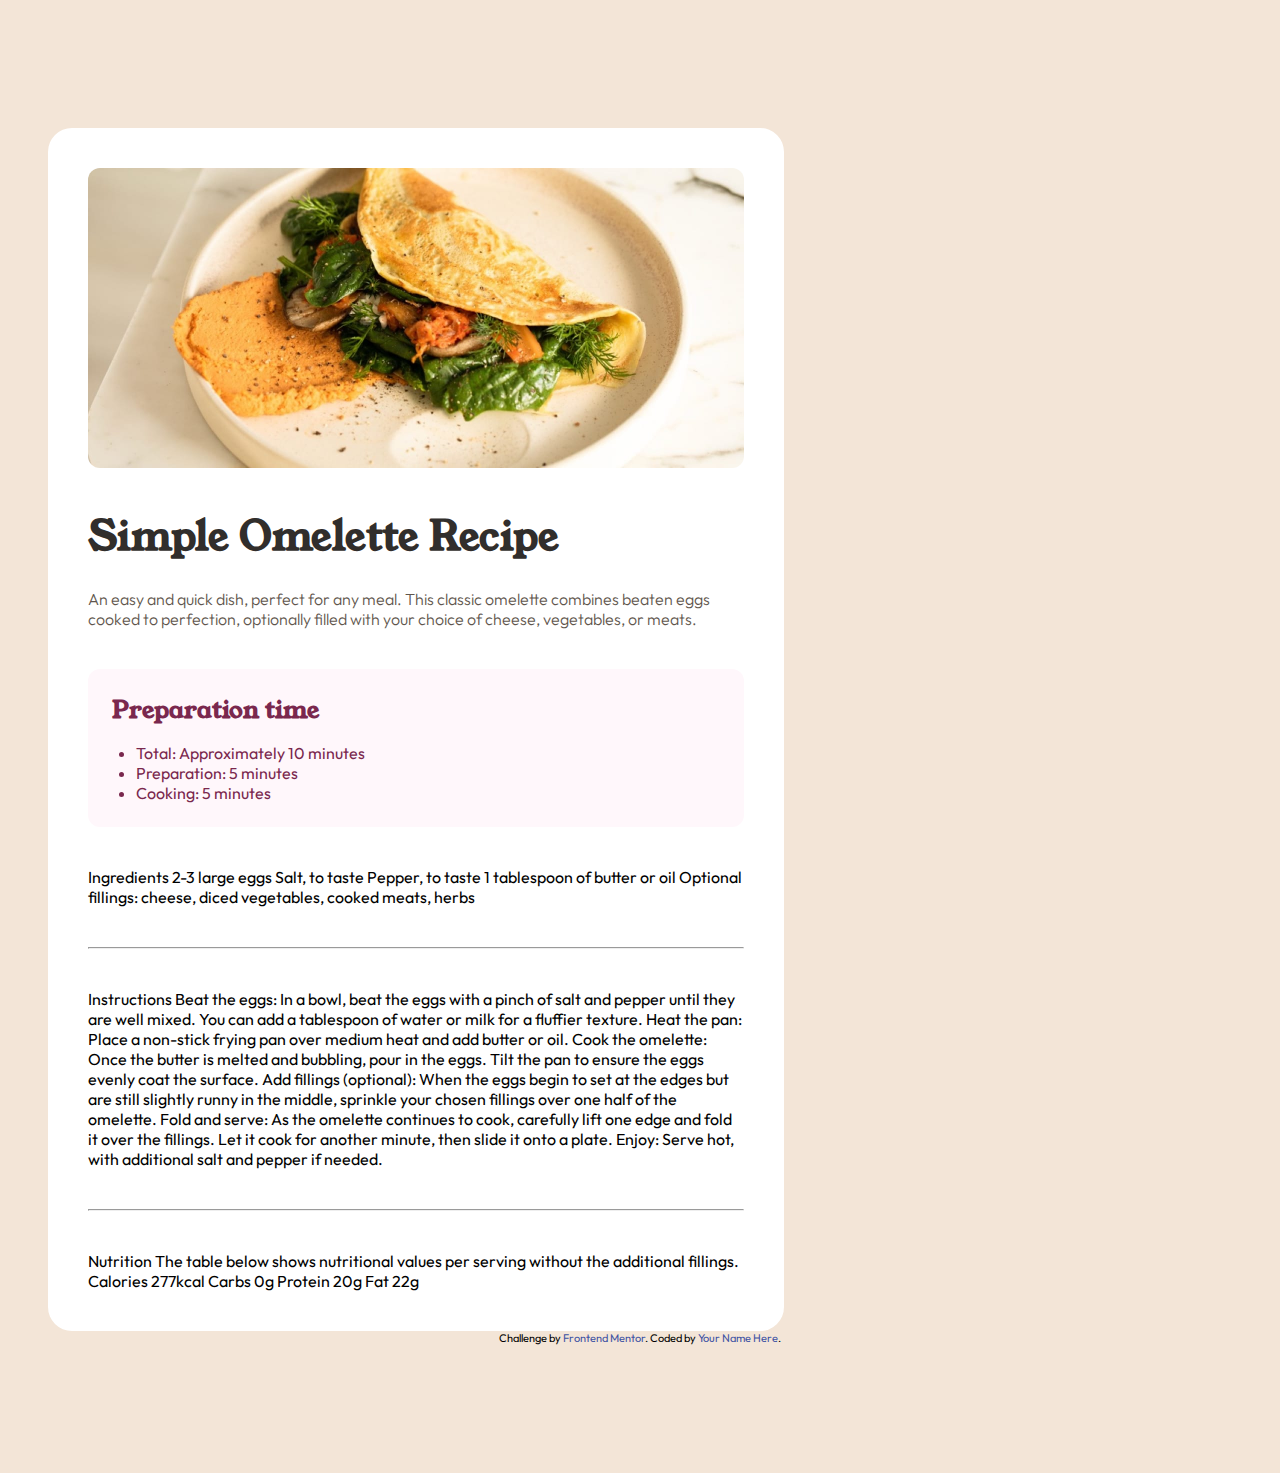
==== recipe-page-main/index.html @ acc88aa9 "Starting new challenge" ====
<!DOCTYPE html>
<html lang="en">

<head>
  <meta charset="UTF-8">
  <meta name="viewport" content="width=device-width, initial-scale=1.0">
  <!-- displays site properly based on user's device -->
  <link rel="stylesheet" href="style.css">
  <link rel="icon" type="image/png" sizes="32x32" href="./assets/images/favicon-32x32.png">

  <title>Frontend Mentor | Recipe page</title>

  <!-- Feel free to remove these styles or customise in your own stylesheet 👍 -->
  <style>
    .attribution {
      font-size: 11px;
      text-align: center;
    }

    .attribution a {
      color: hsl(228, 45%, 44%);
    }
  </style>
</head>

<body>

  <main>
    <article class="card column">

      <img src="./assets/images/image-omelette.jpeg" alt="Omelette Image">


      <main class="text-content">

        <div class="title column">
          <h1>
            Simple Omelette Recipe
          </h1>
          <p>
            An easy and quick dish, perfect for any meal. This classic omelette combines beaten eggs cooked
            to perfection, optionally filled with your choice of cheese, vegetables, or meats.
          </p>
        </div>

        <div class="preparation column">

          <h2>
            Preparation time
          </h2>

          <ul>
            <li>Total: Approximately 10 minutes</li>
            <li>Preparation: 5 minutes</li>
            <li>Cooking: 5 minutes</li>
          </ul>
        </div>

        <div class="ingredients">
          Ingredients

          2-3 large eggs
          Salt, to taste
          Pepper, to taste
          1 tablespoon of butter or oil
          Optional fillings: cheese, diced vegetables, cooked meats, herbs
        </div>

        <hr>

        <div class="instructions">

          Instructions

          Beat the eggs: In a bowl, beat the eggs with a pinch of salt and pepper until they are well mixed.
          You can add a tablespoon of water or milk for a fluffier texture.

          Heat the pan: Place a non-stick frying pan over medium heat and add butter or oil.

          Cook the omelette: Once the butter is melted and bubbling, pour in the eggs. Tilt the pan to ensure
          the eggs evenly coat the surface.

          Add fillings (optional): When the eggs begin to set at the edges but are still slightly runny in the
          middle, sprinkle your chosen fillings over one half of the omelette.

          Fold and serve: As the omelette continues to cook, carefully lift one edge and fold it over the
          fillings. Let it cook for another minute, then slide it onto a plate.

          Enjoy: Serve hot, with additional salt and pepper if needed.
        </div>

        <hr>

        <div class="nutrition">


          Nutrition

          The table below shows nutritional values per serving without the additional fillings.

          Calories
          277kcal

          Carbs
          0g

          Protein
          20g

          Fat
          22g
        </div>

      </main>
    </article>
  </main>








  <footer class="attribution">
    Challenge by <a href="https://www.frontendmentor.io?ref=challenge" target="_blank">Frontend Mentor</a>.
    Coded by <a href="#">Your Name Here</a>.
  </footer>
</body>

</html>
---- recipe-page-main/style.css ----
/* 
  TYPOGRAPHY
  - Preset 1: Young Serif Regular  Bold, 40px, 100% lh 0px ls
  - Preset 2: Young Serif Regular  Bold, 28px, 100% lh 0px ls
  - Preset 3: Oufit SemiBold  Bold, 20px, 100% lh 0px ls
  - Preset 4: Oufit SemiBold  300, 16px, 150% lh 0px ls
  - Preset 5: Oufit SemiBold  Bold, 16px, 150% lh 0px ls

  SPACING

    8px, 12px, 16px, 24px, 32px, 40px, 48px, 128px
*/

:root {
    --primary: #7A284E;
    --secondary: #FFF7FB;
    --stone: #312E2C;
    --stone-600: #5F564D;
    --stone-150: #E3DDD7;
    --stone-100: #F3E5D7;
    --brown: #854632;
    --white: #fff;
}

@font-face {
    font-family: 'Young Serif';
    src: url(./assets/fonts/young-serif/YoungSerif-Regular.ttf) format('truetype');
    font-weight: normal;
    font-style: normal;

}

@font-face {
    font-family: 'Outfit';
    src: url(./assets/fonts/outfit/Outfit-VariableFont_wght.ttf) format('truetype');
    font-weight: 100 - 900;
    font-style: normal;
}

html {
    box-sizing: border-box;
    font-family: 'Outfit', sans-serif;
}

*,
*:before,
*:after {
    box-sizing: inherit;

}

* {
    margin: 0;
    padding: 0;
}

a {
    text-decoration: none;
}

h1,
h2 {
    font-family: 'Young Serif';
}

/* GENERAL STYLES */

body {
    background-color: var(--stone-100);
    padding: 128px 48px;
    min-height: 100vh;
}

img {
    width: 100%;
    border-radius: 12px;
}

ul{
    color: var(--primary);
    gap: 24px;
}



.column {
    display: flex;
    flex-direction: column;
}

/* DESKTOP */
.card {
    background-color: var(--white);
    border-radius: 24px;
    padding: 40px;
    width: 736px;
    gap: 40px;
}

.text-content {
    display: flex;
    flex-direction: column;
    gap: 40px;
}

.title {
    gap: 24px;

    & h1 {
        color: var(--stone);
        font-size: 40px;
        font-weight: bold;
    }

    & p {
        color: var(--stone-600);
        font-size: 16px;
        font-weight: 300;
    }
}

.preparation{
    gap: 16px;
    padding: 24px;
    background-color: var(--secondary);
    border-radius: 12px;

    & h2{
        color: var(--primary);
    }

    &  ul{
        margin-left: 24px;
    }
}
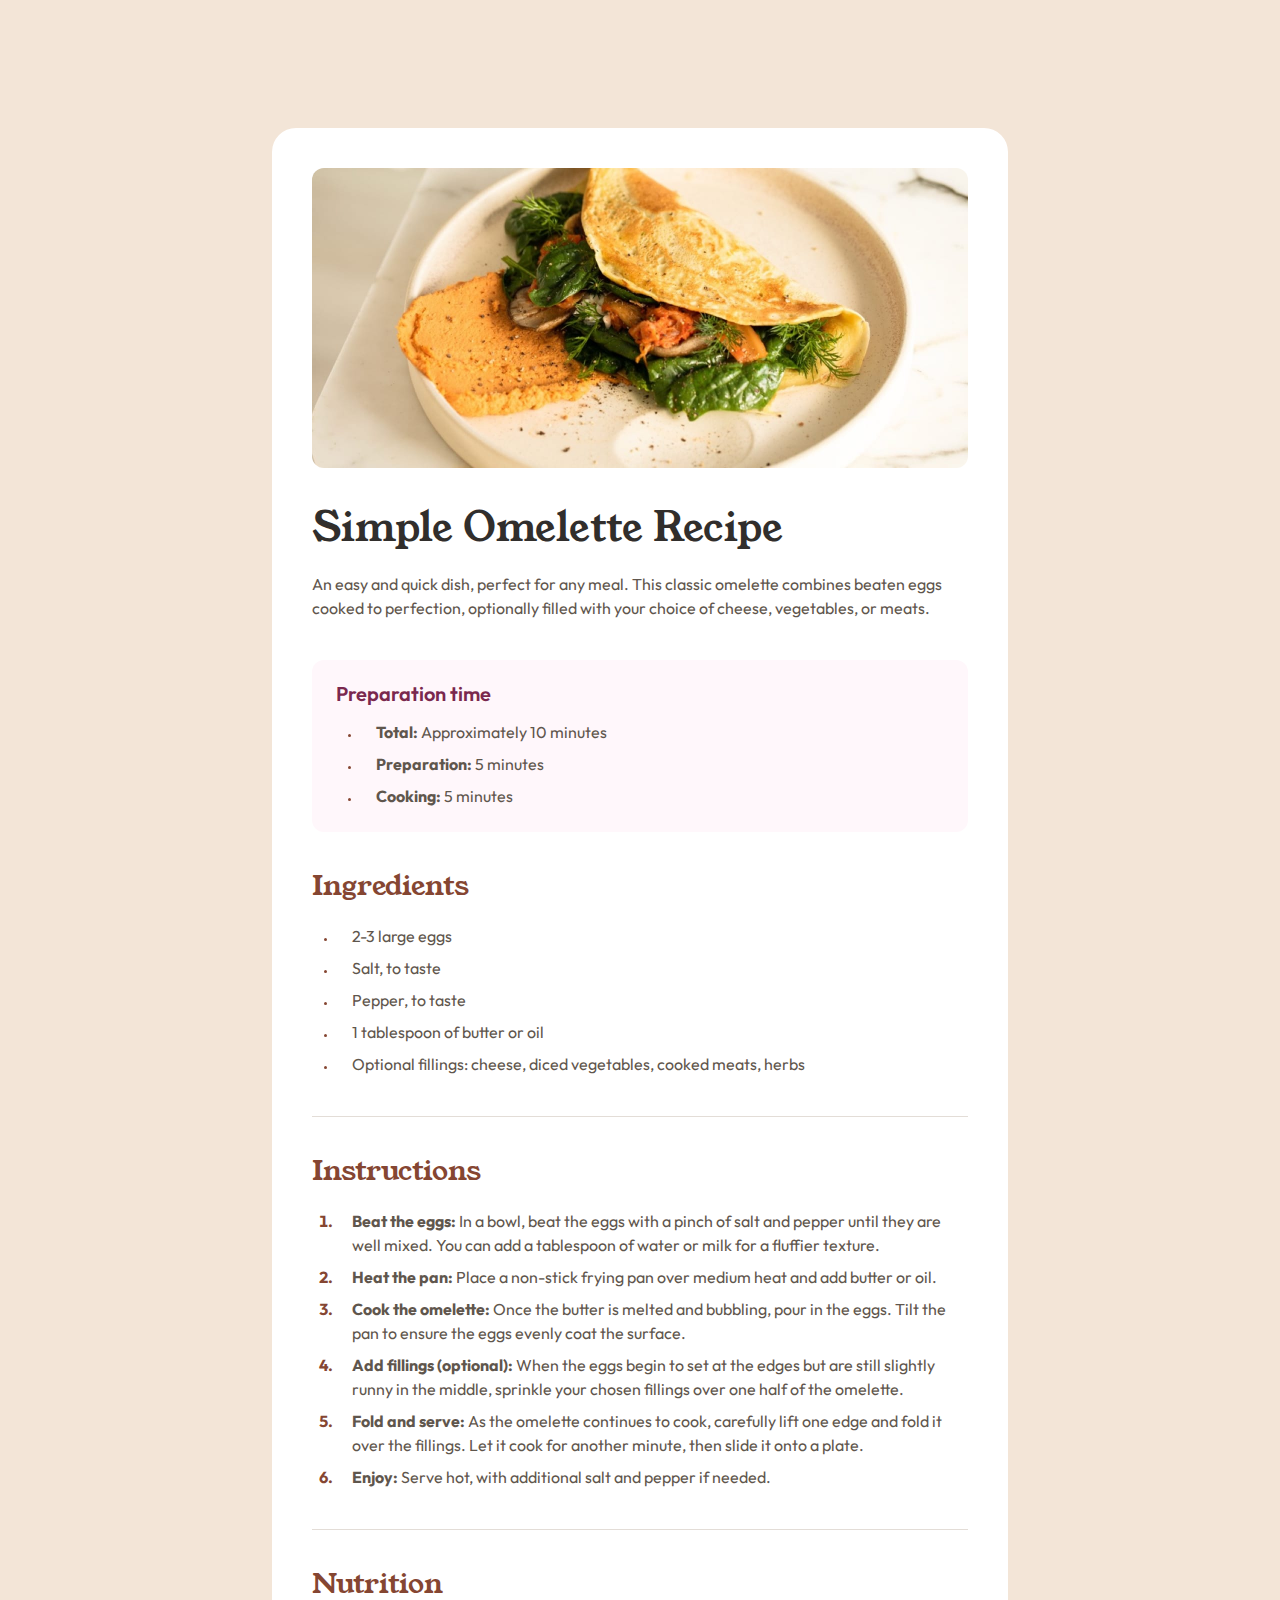
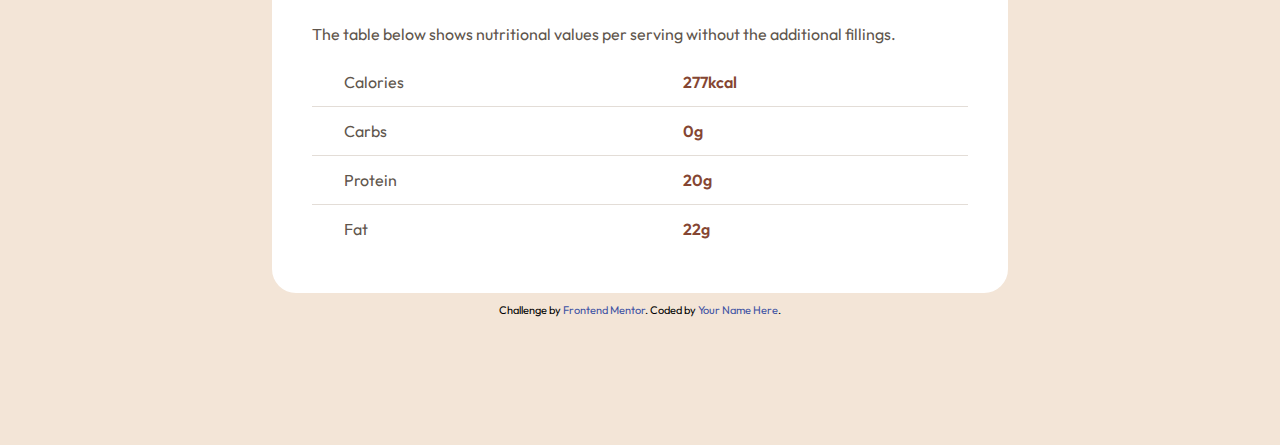
==== commit 86ebbe32: "Recipe page finished" ====
--- a/recipe-page-main/index.html
+++ b/recipe-page-main/index.html
@@ -26,18 +26,19 @@
 <body>
 
   <main>
+    <img class="img-mobile" src="./assets/images/image-omelette.jpeg" alt="Omelette Image">
     <article class="card column">
 
-      <img src="./assets/images/image-omelette.jpeg" alt="Omelette Image">
+      <img class="img" src="./assets/images/image-omelette.jpeg" alt="Omelette Image">
 
 
       <main class="text-content">
 
         <div class="title column">
-          <h1>
+          <h2 class="pr1">
             Simple Omelette Recipe
-          </h1>
-          <p>
+          </h2>
+          <p class="pr4">
             An easy and quick dish, perfect for any meal. This classic omelette combines beaten eggs cooked
             to perfection, optionally filled with your choice of cheese, vegetables, or meats.
           </p>
@@ -45,70 +46,133 @@
 
         <div class="preparation column">
 
-          <h2>
+          <h2 class="pr3">
             Preparation time
           </h2>
 
-          <ul>
-            <li>Total: Approximately 10 minutes</li>
-            <li>Preparation: 5 minutes</li>
-            <li>Cooking: 5 minutes</li>
+          <ul class="column pr4">
+            <li>
+              <p><span>Total:</span> Approximately 10 minutes</p>
+            </li>
+            <li>
+              <p><span>Preparation:</span> 5 minutes</p>
+            </li>
+            <li>
+              <p><span>Cooking:</span> 5 minutes</p>
+            </li>
           </ul>
         </div>
 
-        <div class="ingredients">
-          Ingredients
+        <div class="ingredients column">
+          <h2 class="pr2">
+            Ingredients
+          </h2>
 
-          2-3 large eggs
-          Salt, to taste
-          Pepper, to taste
-          1 tablespoon of butter or oil
-          Optional fillings: cheese, diced vegetables, cooked meats, herbs
+          <ul class="column pr4">
+            <li>
+              <p class=""> 2-3 large eggs</p>
+            </li>
+            <li>
+              <p>Salt, to taste</p>
+            </li>
+            <li>
+              <p>Pepper, to taste</p>
+            </li>
+            <li>
+              <p>1 tablespoon of butter or oil</p>
+            </li>
+            <li>
+              <p> Optional fillings: cheese, diced vegetables, cooked meats, herbs
+              </p>
+            </li>
+          </ul>
         </div>
 
         <hr>
 
-        <div class="instructions">
+        <div class="instructions column">
+          <h2 class="pr2">
+            Instructions
+          </h2>
 
-          Instructions
+          <ol class="column pr4">
+            <li>
+              <p class="">
+                <span>Beat the eggs:</span>
+                In a bowl, beat the eggs with a pinch of salt and pepper until they are well mixed.
+                You can add a tablespoon of water or milk for a fluffier texture.
+              </p>
+            </li>
+            <li>
+              <p>
+                <span>Heat the pan:</span>
+                Place a non-stick frying pan over medium heat and add butter or oil.
 
-          Beat the eggs: In a bowl, beat the eggs with a pinch of salt and pepper until they are well mixed.
-          You can add a tablespoon of water or milk for a fluffier texture.
-
-          Heat the pan: Place a non-stick frying pan over medium heat and add butter or oil.
-
-          Cook the omelette: Once the butter is melted and bubbling, pour in the eggs. Tilt the pan to ensure
-          the eggs evenly coat the surface.
-
-          Add fillings (optional): When the eggs begin to set at the edges but are still slightly runny in the
-          middle, sprinkle your chosen fillings over one half of the omelette.
-
-          Fold and serve: As the omelette continues to cook, carefully lift one edge and fold it over the
-          fillings. Let it cook for another minute, then slide it onto a plate.
-
-          Enjoy: Serve hot, with additional salt and pepper if needed.
+              </p>
+            </li>
+            <li>
+              <p>
+                <span>Cook the omelette:</span>
+                Once the butter is melted and bubbling, pour in the eggs. Tilt the pan to ensure
+                the eggs evenly coat the surface.
+              </p>
+            </li>
+            <li>
+              <p>
+                <span>Add fillings (optional):</span>
+                When the eggs begin to set at the edges but are still slightly runny in the
+                middle, sprinkle your chosen fillings over one half of the omelette.
+              </p>
+            </li>
+            <li>
+              <p>
+                <span>Fold and serve:</span>
+                As the omelette continues to cook, carefully lift one edge and fold it over the
+                fillings. Let it cook for another minute, then slide it onto a plate.
+              </p>
+            </li>
+            <li>
+              <p>
+                <span>Enjoy:</span>
+                Serve hot, with additional salt and pepper if needed.
+              </p>
+            </li>
+            </>
         </div>
 
         <hr>
 
-        <div class="nutrition">
+        <div class="nutrition column">
+          <h2 class="pr2">
+            Nutrition
+          </h2>
+
+          <p class="pr4">
+            The table below shows nutritional values per serving without the additional fillings.
+          </p>
+
+          <table class="nutrition-table pr4">
+            <tr>
+              <th scope="row" class="info-name">Calories</span></th>
+              <th scope="row" class="value">277kcal</th>
+            </tr>
+
+            <tr>
+              <td>Carbs</td>
+              <td class="value">0g</td>
+            </tr>
+            <tr>
+              <td>Protein</td>
+              <td class="value">20g</td>
+            </tr>
+            <tr>
+              <td>Fat</td>
+              <td class="value">22g</td>
+            </tr>
+
+          </table>
 
 
-          Nutrition
-
-          The table below shows nutritional values per serving without the additional fillings.
-
-          Calories
-          277kcal
-
-          Carbs
-          0g
-
-          Protein
-          20g
-
-          Fat
-          22g
         </div>
 
       </main>
--- a/recipe-page-main/style.css
+++ b/recipe-page-main/style.css
@@ -20,6 +20,7 @@
     --stone-100: #F3E5D7;
     --brown: #854632;
     --white: #fff;
+    font-size: 62.5%;
 }
 
 @font-face {
@@ -40,6 +41,7 @@
 html {
     box-sizing: border-box;
     font-family: 'Outfit', sans-serif;
+    font-size: 62.5%;
 }
 
 *,
@@ -58,10 +60,59 @@
     text-decoration: none;
 }
 
-h1,
+
 h2 {
     font-family: 'Young Serif';
-}
+    font-weight: 400;
+    color: var(--brown);
+}
+
+img,
+picture {
+    max-width: 100%;
+    display: block;
+}
+
+/* PRESETS */
+
+
+.pr1 {
+    font-size: 4rem;
+    line-height: 100%;
+    letter-spacing: 0px;
+}
+
+.pr2 {
+    font-size: 2.8rem;
+    line-height: 100%;
+    letter-spacing: 0px;
+}
+
+.pr3 {
+    font-family: 'Outfit';
+    font-weight: 600;
+    font-size: 2rem;
+    line-height: 100%;
+    letter-spacing: 0px;
+}
+
+.pr4 {
+    font-family: 'Outfit';
+    font-size: 1.6rem;
+    line-height: 150%;
+    letter-spacing: 0px;
+}
+
+.pr5 {
+    font-family: 'Outfit';
+    font-size: 1.6rem;
+    font-weight: bold;
+    line-height: 150%;
+    letter-spacing: 0px;
+}
+
+
+
 
 /* GENERAL STYLES */
 
@@ -69,16 +120,42 @@
     background-color: var(--stone-100);
     padding: 128px 48px;
     min-height: 100vh;
-}
-
-img {
-    width: 100%;
-    border-radius: 12px;
-}
-
-ul{
-    color: var(--primary);
-    gap: 24px;
+    display: flex;
+    flex-direction: column;
+    align-items: center;
+    gap: 10px;
+}
+
+
+ul {
+    color: var(--brown);
+    margin-left: 24px;
+}
+
+ul li::marker {
+    font-size: .8rem;
+}
+
+ol {
+    margin-left: 24px;
+}
+
+ol li::marker {
+    color: var(--brown);
+    font-weight: bold;
+
+}
+
+td,
+th {
+    border-bottom: 1px solid var(--stone-150);
+}
+
+
+hr {
+    border: 0;
+    border-top: 1px solid var(--stone-150);
+    /* color: var(--stone-150); */
 }
 
 
@@ -86,6 +163,17 @@
 .column {
     display: flex;
     flex-direction: column;
+}
+
+.img-mobile {
+    display: none;
+}
+
+.img {
+    width: 656px;
+    height: 300px;
+    border-radius: 12px;
+    aspect-ratio: 1;
 }
 
 /* DESKTOP */
@@ -93,7 +181,7 @@
     background-color: var(--white);
     border-radius: 24px;
     padding: 40px;
-    width: 736px;
+    max-width: 736px;
     gap: 40px;
 }
 
@@ -106,30 +194,176 @@
 .title {
     gap: 24px;
 
-    & h1 {
+    & h2 {
         color: var(--stone);
-        font-size: 40px;
-        font-weight: bold;
     }
 
     & p {
         color: var(--stone-600);
-        font-size: 16px;
-        font-weight: 300;
-    }
-}
-
-.preparation{
+    }
+}
+
+.preparation {
     gap: 16px;
     padding: 24px;
     background-color: var(--secondary);
     border-radius: 12px;
 
-    & h2{
+    & h2 {
         color: var(--primary);
     }
 
-    &  ul{
-        margin-left: 24px;
+    & ul {
+
+        gap: 8px;
+    }
+
+    & p {
+        color: var(--stone-600);
+    }
+
+    & p span {
+        font-weight: bold;
+        margin-left: 16px;
+    }
+}
+
+.ingredients {
+    gap: 24px;
+
+    & ul {
+        gap: 8px;
+    }
+
+    & li p {
+        color: var(--stone-600);
+        margin-left: 16px;
+    }
+}
+
+.instructions {
+
+    gap: 24px;
+
+
+
+    & p {
+        color: var(--stone-600);
+        font-weight: 400;
+        margin-left: 16px;
+    }
+
+    & span {
+        font-weight: bold;
+
+    }
+
+    & ol {
+        gap: 8px;
+    }
+}
+
+.nutrition {
+    gap: 24px;
+
+    & p {
+        color: var(--stone-600);
+        font-weight: 400;
+    }
+
+    & table {
+        text-align: left;
+        border-spacing: 0;
+    }
+
+
+    & th {
+        padding-left: 32px;
+        padding-bottom: 12px;
+        color: var(--stone-600);
+        font-weight: 400;
+    }
+
+    & td {
+        padding: 12px 0;
+        padding-left: 32px;
+    }
+
+
+    /* I would like a suggestion on how to position the th without
+        Interferring with the td elements 
+    */
+
+    & th.value {
+        padding-left: -1px;
+    }
+
+
+    & td.value,
+    th.value {
+        color: var(--brown);
+        font-weight: 600;
+
+    }
+
+
+    & table {
+        width: 100%;
+        border-collapse: collapse;
+        color: var(--stone-600);
+        font-weight: 400;
+
+    }
+
+
+    & tr:last-child td {
+        border-bottom: none;
+    }
+
+}
+
+/* TABLET */
+
+@media (max-width: 768px) {
+    .card {
+        max-width: 616px;
+    }
+
+    .img {
+        /* width: 536px; */
+        height: 300px;
+
+    }
+}
+
+
+/* MOBILE */
+
+@media (max-width: 375px) {
+
+    body {
+        padding: 0;
+    }
+
+    .card {
+        max-width: 100%;
+        border-radius: 0;
+    }
+
+    .img {
+        display: none;
+    }
+
+    .img-mobile {
+        display: block;
+        height: 171px;
+    }
+
+    .title h2 {
+        font-size: 3.2rem;
+    }
+
+    .attribution {
+        display: none;
     }
 }